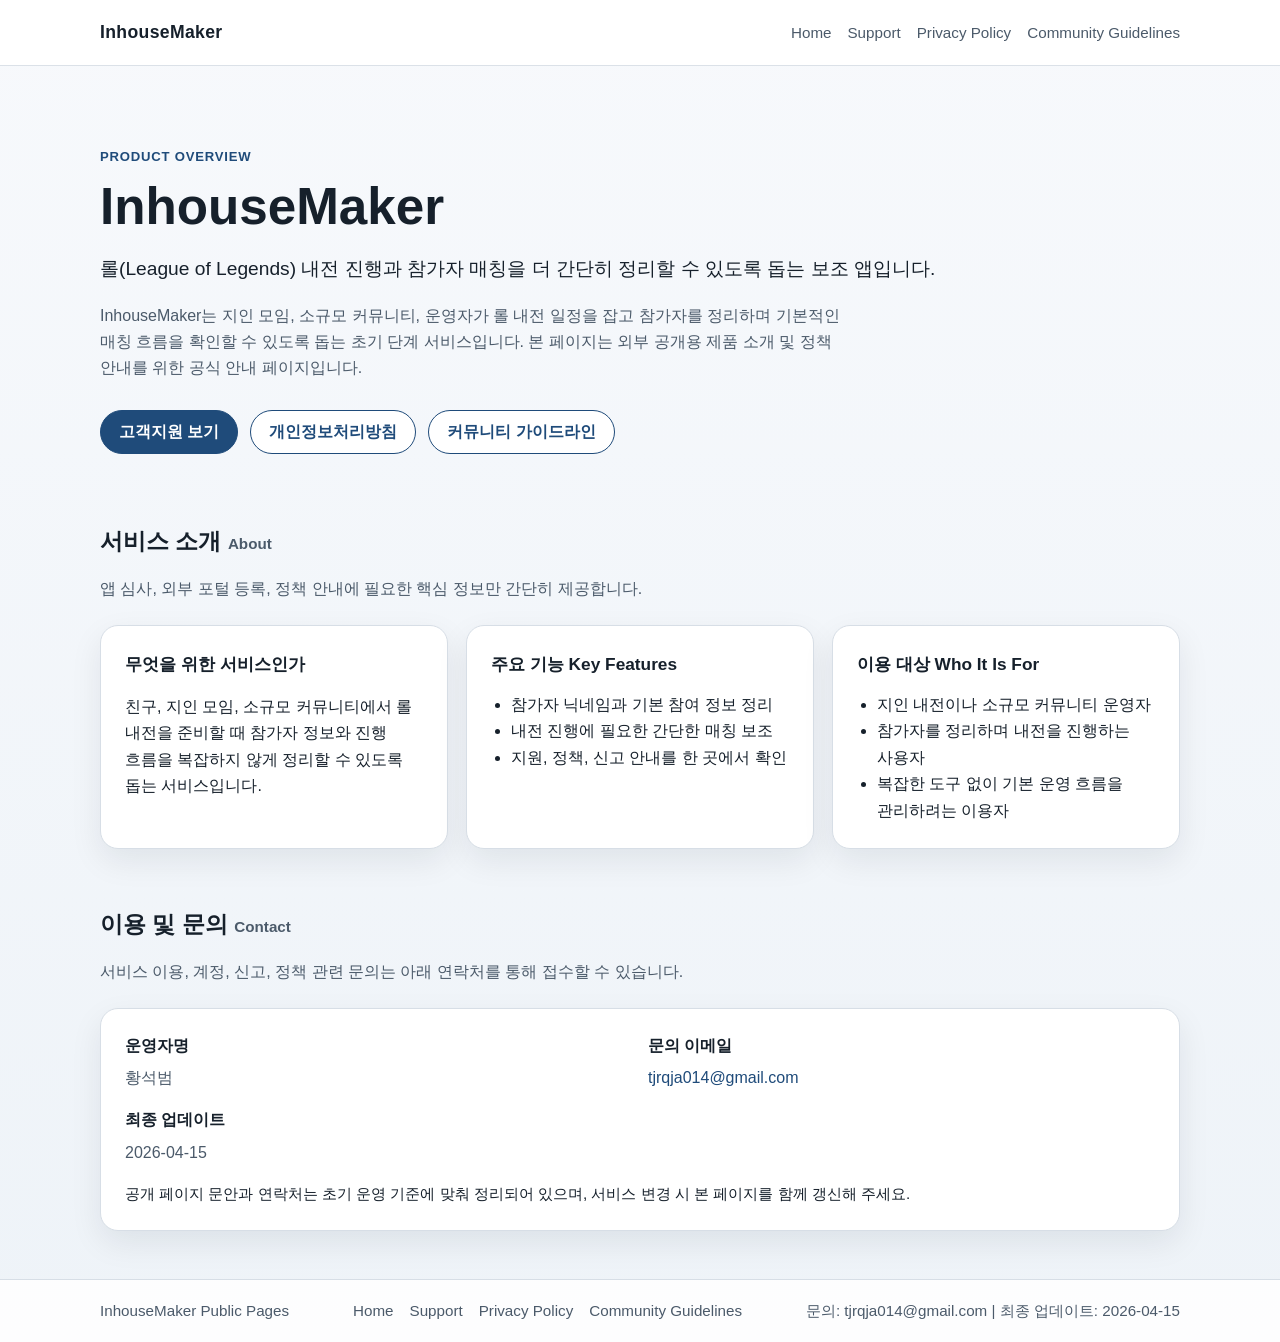
==== index.html @ c792d43a "Update GitHub Pages public site content" ====
<!DOCTYPE html>
<html lang="ko">
<head>
  <meta charset="UTF-8">
  <meta name="viewport" content="width=device-width, initial-scale=1.0">
  <title>InhouseMaker | 앱 소개</title>
  <meta name="description" content="InhouseMaker의 외부 공개용 소개 페이지입니다. 롤 내전 및 매칭 보조 서비스 소개와 지원, 개인정보처리방침, 커뮤니티 가이드라인을 확인할 수 있습니다.">
  <link rel="stylesheet" href="styles.css">
</head>
<body>
  <header class="site-header">
    <div class="container header-inner">
      <a class="brand" href="index.html">InhouseMaker</a>
      <nav class="site-nav" aria-label="주요 메뉴">
        <a href="index.html">Home</a>
        <a href="support.html">Support</a>
        <a href="privacy.html">Privacy Policy</a>
        <a href="community.html">Community Guidelines</a>
      </nav>
    </div>
  </header>

  <main>
    <section class="hero">
      <div class="container">
        <p class="eyebrow">Product Overview</p>
        <h1>InhouseMaker</h1>
        <p class="lead">롤(League of Legends) 내전 진행과 참가자 매칭을 더 간단히 정리할 수 있도록 돕는 보조 앱입니다.</p>
        <p class="summary">
          InhouseMaker는 지인 모임, 소규모 커뮤니티, 운영자가 롤 내전 일정을 잡고 참가자를 정리하며 기본적인 매칭 흐름을 확인할 수 있도록 돕는 초기 단계 서비스입니다.
          본 페이지는 외부 공개용 제품 소개 및 정책 안내를 위한 공식 안내 페이지입니다.
        </p>
        <div class="button-row">
          <a class="button" href="support.html">고객지원 보기</a>
          <a class="button secondary" href="privacy.html">개인정보처리방침</a>
          <a class="button secondary" href="community.html">커뮤니티 가이드라인</a>
        </div>
      </div>
    </section>

    <section class="section">
      <div class="container">
        <div class="section-heading">
          <h2>서비스 소개 <span>About</span></h2>
          <p>앱 심사, 외부 포털 등록, 정책 안내에 필요한 핵심 정보만 간단히 제공합니다.</p>
        </div>
        <div class="card-grid">
          <article class="card">
            <h3>무엇을 위한 서비스인가</h3>
            <p>친구, 지인 모임, 소규모 커뮤니티에서 롤 내전을 준비할 때 참가자 정보와 진행 흐름을 복잡하지 않게 정리할 수 있도록 돕는 서비스입니다.</p>
          </article>
          <article class="card">
            <h3>주요 기능 <span>Key Features</span></h3>
            <ul>
              <li>참가자 닉네임과 기본 참여 정보 정리</li>
              <li>내전 진행에 필요한 간단한 매칭 보조</li>
              <li>지원, 정책, 신고 안내를 한 곳에서 확인</li>
            </ul>
          </article>
          <article class="card">
            <h3>이용 대상 <span>Who It Is For</span></h3>
            <ul>
              <li>지인 내전이나 소규모 커뮤니티 운영자</li>
              <li>참가자를 정리하며 내전을 진행하는 사용자</li>
              <li>복잡한 도구 없이 기본 운영 흐름을 관리하려는 이용자</li>
            </ul>
          </article>
        </div>
      </div>
    </section>

    <section class="section section-muted">
      <div class="container">
        <div class="section-heading">
          <h2>이용 및 문의 <span>Contact</span></h2>
          <p>서비스 이용, 계정, 신고, 정책 관련 문의는 아래 연락처를 통해 접수할 수 있습니다.</p>
        </div>
        <div class="info-panel">
          <dl class="meta-list">
            <div>
              <dt>운영자명</dt>
              <dd>황석범</dd>
            </div>
            <div>
              <dt>문의 이메일</dt>
              <dd><a href="mailto:tjrqja014@gmail.com">tjrqja014@gmail.com</a></dd>
            </div>
            <div>
              <dt>최종 업데이트</dt>
              <dd>2026-04-15</dd>
            </div>
          </dl>
          <p class="note">공개 페이지 문안과 연락처는 초기 운영 기준에 맞춰 정리되어 있으며, 서비스 변경 시 본 페이지를 함께 갱신해 주세요.</p>
        </div>
      </div>
    </section>
  </main>

  <footer class="site-footer">
    <div class="container footer-inner">
      <p>InhouseMaker Public Pages</p>
      <nav aria-label="하단 링크">
        <a href="index.html">Home</a>
        <a href="support.html">Support</a>
        <a href="privacy.html">Privacy Policy</a>
        <a href="community.html">Community Guidelines</a>
      </nav>
      <p>문의: <a href="mailto:tjrqja014@gmail.com">tjrqja014@gmail.com</a> | 최종 업데이트: 2026-04-15</p>
    </div>
  </footer>
</body>
</html>
---- styles.css ----
:root {
  --background: #f5f7fa;
  --surface: #ffffff;
  --surface-muted: #eef2f6;
  --text: #16202b;
  --text-soft: #4b5a6a;
  --line: #d7dee6;
  --accent: #1f4b7a;
  --accent-soft: #edf4fb;
  --shadow: 0 12px 32px rgba(15, 23, 42, 0.08);
  --radius: 18px;
  --max-width: 1080px;
}

* {
  box-sizing: border-box;
}

html {
  scroll-behavior: smooth;
}

body {
  margin: 0;
  font-family: -apple-system, BlinkMacSystemFont, "Segoe UI", sans-serif;
  line-height: 1.65;
  color: var(--text);
  background: linear-gradient(180deg, #f7f9fc 0%, #eef3f8 100%);
  word-break: keep-all;
}

a {
  color: var(--accent);
  text-decoration: none;
  overflow-wrap: anywhere;
}

a:hover {
  text-decoration: underline;
}

img {
  max-width: 100%;
}

.container {
  width: min(calc(100% - 32px), var(--max-width));
  margin: 0 auto;
}

.site-header {
  position: sticky;
  top: 0;
  z-index: 10;
  background: rgba(255, 255, 255, 0.92);
  backdrop-filter: blur(10px);
  border-bottom: 1px solid rgba(215, 222, 230, 0.9);
}

.header-inner,
.footer-inner {
  display: flex;
  align-items: center;
  justify-content: space-between;
  gap: 16px;
  padding: 18px 0;
}

.brand {
  font-size: 1.1rem;
  font-weight: 700;
  letter-spacing: 0.02em;
  color: var(--text);
}

.site-nav {
  display: flex;
  flex-wrap: wrap;
  gap: 16px;
}

.site-nav a,
.site-footer a {
  color: var(--text-soft);
  font-size: 0.95rem;
}

.site-footer nav {
  display: flex;
  flex-wrap: wrap;
  gap: 16px;
}

.hero {
  padding: 80px 0 40px;
}

.eyebrow {
  margin: 0 0 10px;
  color: var(--accent);
  font-weight: 700;
  letter-spacing: 0.06em;
  text-transform: uppercase;
  font-size: 0.82rem;
}

.hero h1,
.page-heading h1 {
  margin: 0;
  font-size: clamp(2rem, 4vw, 3.4rem);
  line-height: 1.12;
}

.lead {
  margin: 18px 0 0;
  font-size: 1.2rem;
  color: var(--text);
}

.summary {
  max-width: 760px;
  margin: 18px 0 0;
  color: var(--text-soft);
}

.button-row,
.link-row {
  display: flex;
  flex-wrap: wrap;
  gap: 12px;
  margin-top: 28px;
}

.button {
  display: inline-flex;
  align-items: center;
  justify-content: center;
  min-height: 44px;
  padding: 0 18px;
  border-radius: 999px;
  background: var(--accent);
  color: #ffffff;
  font-weight: 600;
  border: 1px solid var(--accent);
}

.button:hover {
  text-decoration: none;
  opacity: 0.92;
}

.button.secondary {
  background: #ffffff;
  color: var(--accent);
}

.section,
.document-page {
  padding: 28px 0 48px;
}

.section-muted {
  padding-top: 8px;
}

.section-heading {
  margin-bottom: 22px;
}

.section-heading h2,
.document h2 {
  margin: 0 0 10px;
  font-size: 1.45rem;
}

.section-heading h2 span {
  color: var(--text-soft);
  font-size: 0.95rem;
  font-weight: 600;
}

.section-heading p,
.document p,
.document li {
  color: var(--text-soft);
}

.card-grid {
  display: grid;
  grid-template-columns: repeat(3, minmax(0, 1fr));
  gap: 18px;
}

.card,
.document,
.info-panel {
  background: var(--surface);
  border: 1px solid var(--line);
  border-radius: var(--radius);
  box-shadow: var(--shadow);
}

.card {
  padding: 24px;
}

.card h3 {
  margin-top: 0;
  margin-bottom: 14px;
  font-size: 1.08rem;
}

.card ul,
.document ul {
  margin: 0;
  padding-left: 20px;
}

.info-panel {
  padding: 24px;
}

.note {
  margin-bottom: 0;
  font-size: 0.95rem;
}

.page-heading {
  margin-bottom: 24px;
}

.document {
  padding: 28px;
  overflow-wrap: anywhere;
}

.document section + section {
  margin-top: 28px;
  padding-top: 28px;
  border-top: 1px solid var(--line);
}

.meta-list {
  display: grid;
  grid-template-columns: repeat(2, minmax(0, 1fr));
  gap: 16px;
  margin: 0;
}

.meta-list dt {
  font-weight: 700;
  color: var(--text);
}

.meta-list dd {
  margin: 6px 0 0;
  color: var(--text-soft);
}

.text-link {
  font-weight: 600;
}

.site-footer {
  border-top: 1px solid var(--line);
  background: rgba(255, 255, 255, 0.88);
}

.site-footer p {
  margin: 0;
  color: var(--text-soft);
  font-size: 0.95rem;
}

@media (max-width: 820px) {
  .header-inner,
  .footer-inner,
  .meta-list {
    grid-template-columns: 1fr;
    flex-direction: column;
    align-items: flex-start;
  }

  .card-grid,
  .meta-list {
    grid-template-columns: 1fr;
  }

  .hero {
    padding-top: 56px;
  }

  .document,
  .card,
  .info-panel {
    padding: 22px;
  }
}

@media (max-width: 560px) {
  body {
    font-size: 16px;
  }

  .container {
    width: min(calc(100% - 24px), var(--max-width));
  }

  .site-nav {
    gap: 12px;
  }

  .site-nav a,
  .site-footer a,
  .site-footer p {
    font-size: 0.92rem;
  }

  .button,
  .text-link {
    width: 100%;
  }
}
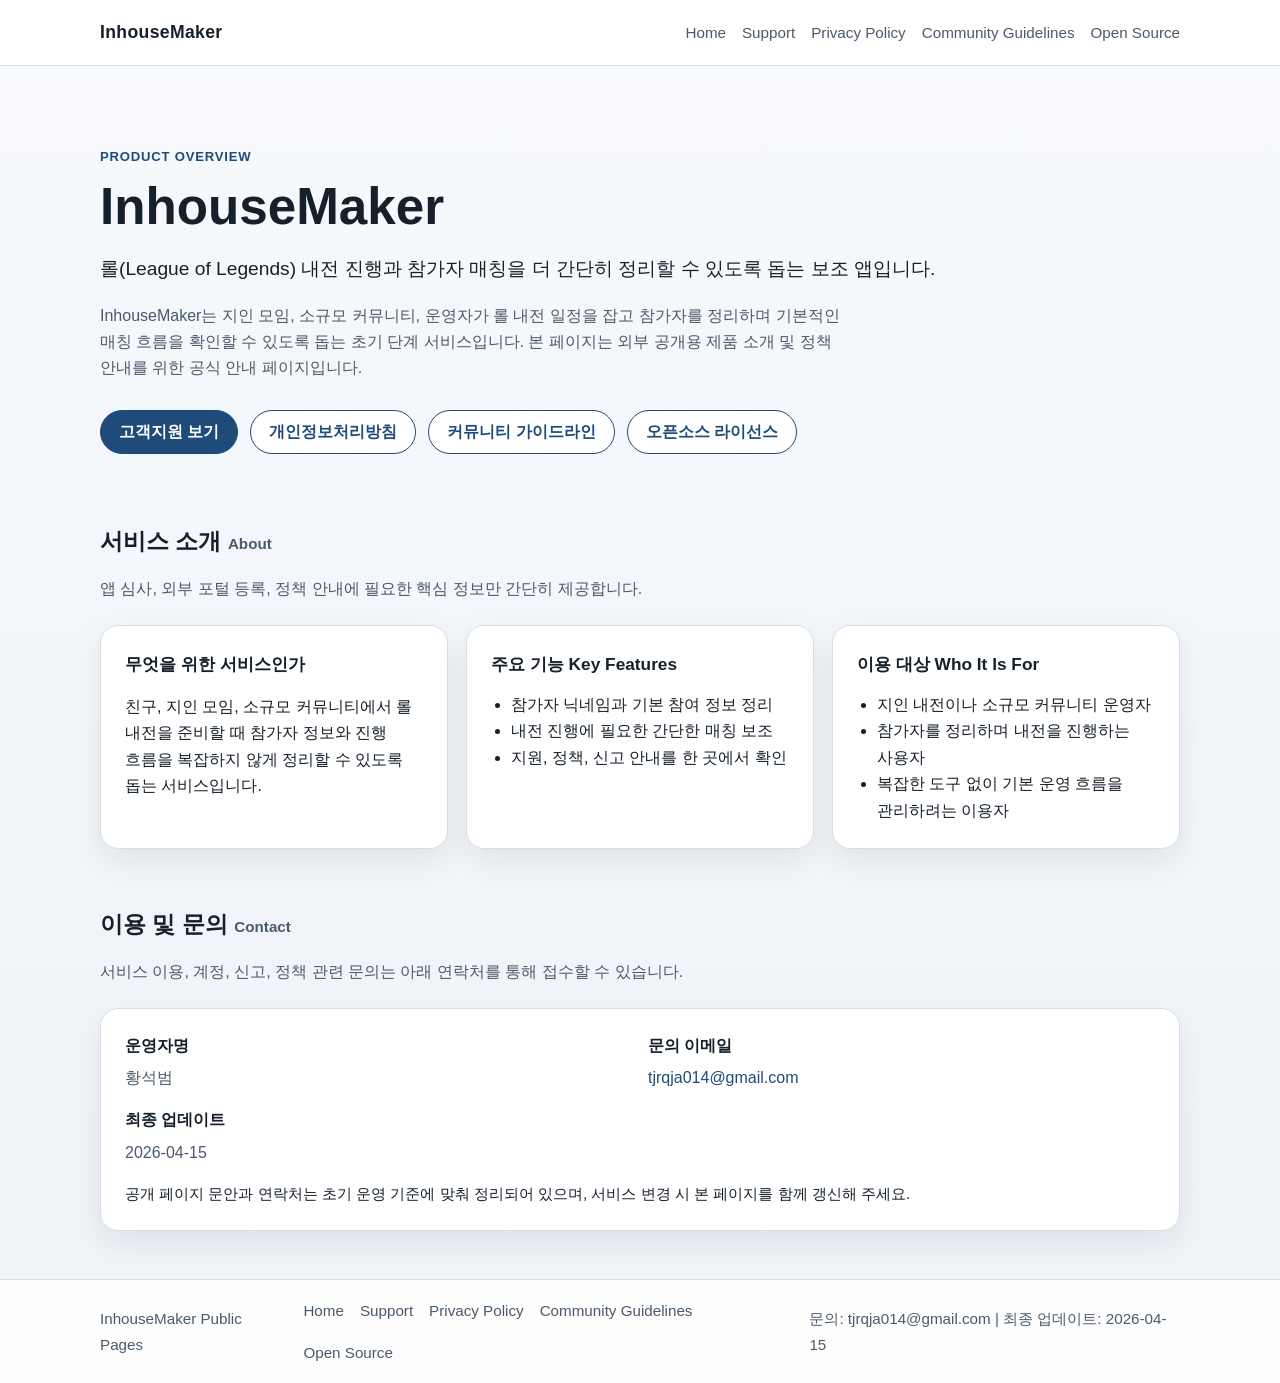
==== commit 66240bb6: "Add open source licenses page" ====
--- a/index.html
+++ b/index.html
@@ -16,6 +16,7 @@
         <a href="support.html">Support</a>
         <a href="privacy.html">Privacy Policy</a>
         <a href="community.html">Community Guidelines</a>
+        <a href="open-source.html">Open Source</a>
       </nav>
     </div>
   </header>
@@ -34,6 +35,7 @@
           <a class="button" href="support.html">고객지원 보기</a>
           <a class="button secondary" href="privacy.html">개인정보처리방침</a>
           <a class="button secondary" href="community.html">커뮤니티 가이드라인</a>
+          <a class="button secondary" href="open-source.html">오픈소스 라이선스</a>
         </div>
       </div>
     </section>
@@ -104,6 +106,7 @@
         <a href="support.html">Support</a>
         <a href="privacy.html">Privacy Policy</a>
         <a href="community.html">Community Guidelines</a>
+        <a href="open-source.html">Open Source</a>
       </nav>
       <p>문의: <a href="mailto:tjrqja014@gmail.com">tjrqja014@gmail.com</a> | 최종 업데이트: 2026-04-15</p>
     </div>
--- a/styles.css
+++ b/styles.css
@@ -210,10 +210,43 @@
   font-size: 1.08rem;
 }
 
+.library-grid {
+  grid-template-columns: repeat(2, minmax(0, 1fr));
+}
+
+.library-card p {
+  margin: 0;
+}
+
+.detail-list {
+  list-style: none;
+  margin: 18px 0 0;
+  padding: 0;
+}
+
+.detail-list li + li {
+  margin-top: 10px;
+}
+
+.detail-list strong {
+  display: block;
+  margin-bottom: 2px;
+  color: var(--text);
+}
+
+.detail-list span {
+  color: var(--text-soft);
+}
+
 .card ul,
 .document ul {
   margin: 0;
   padding-left: 20px;
+}
+
+.library-card .detail-list {
+  margin-top: 18px;
+  padding-left: 0;
 }
 
 .info-panel {
@@ -282,6 +315,7 @@
   }
 
   .card-grid,
+  .library-grid,
   .meta-list {
     grid-template-columns: 1fr;
   }
